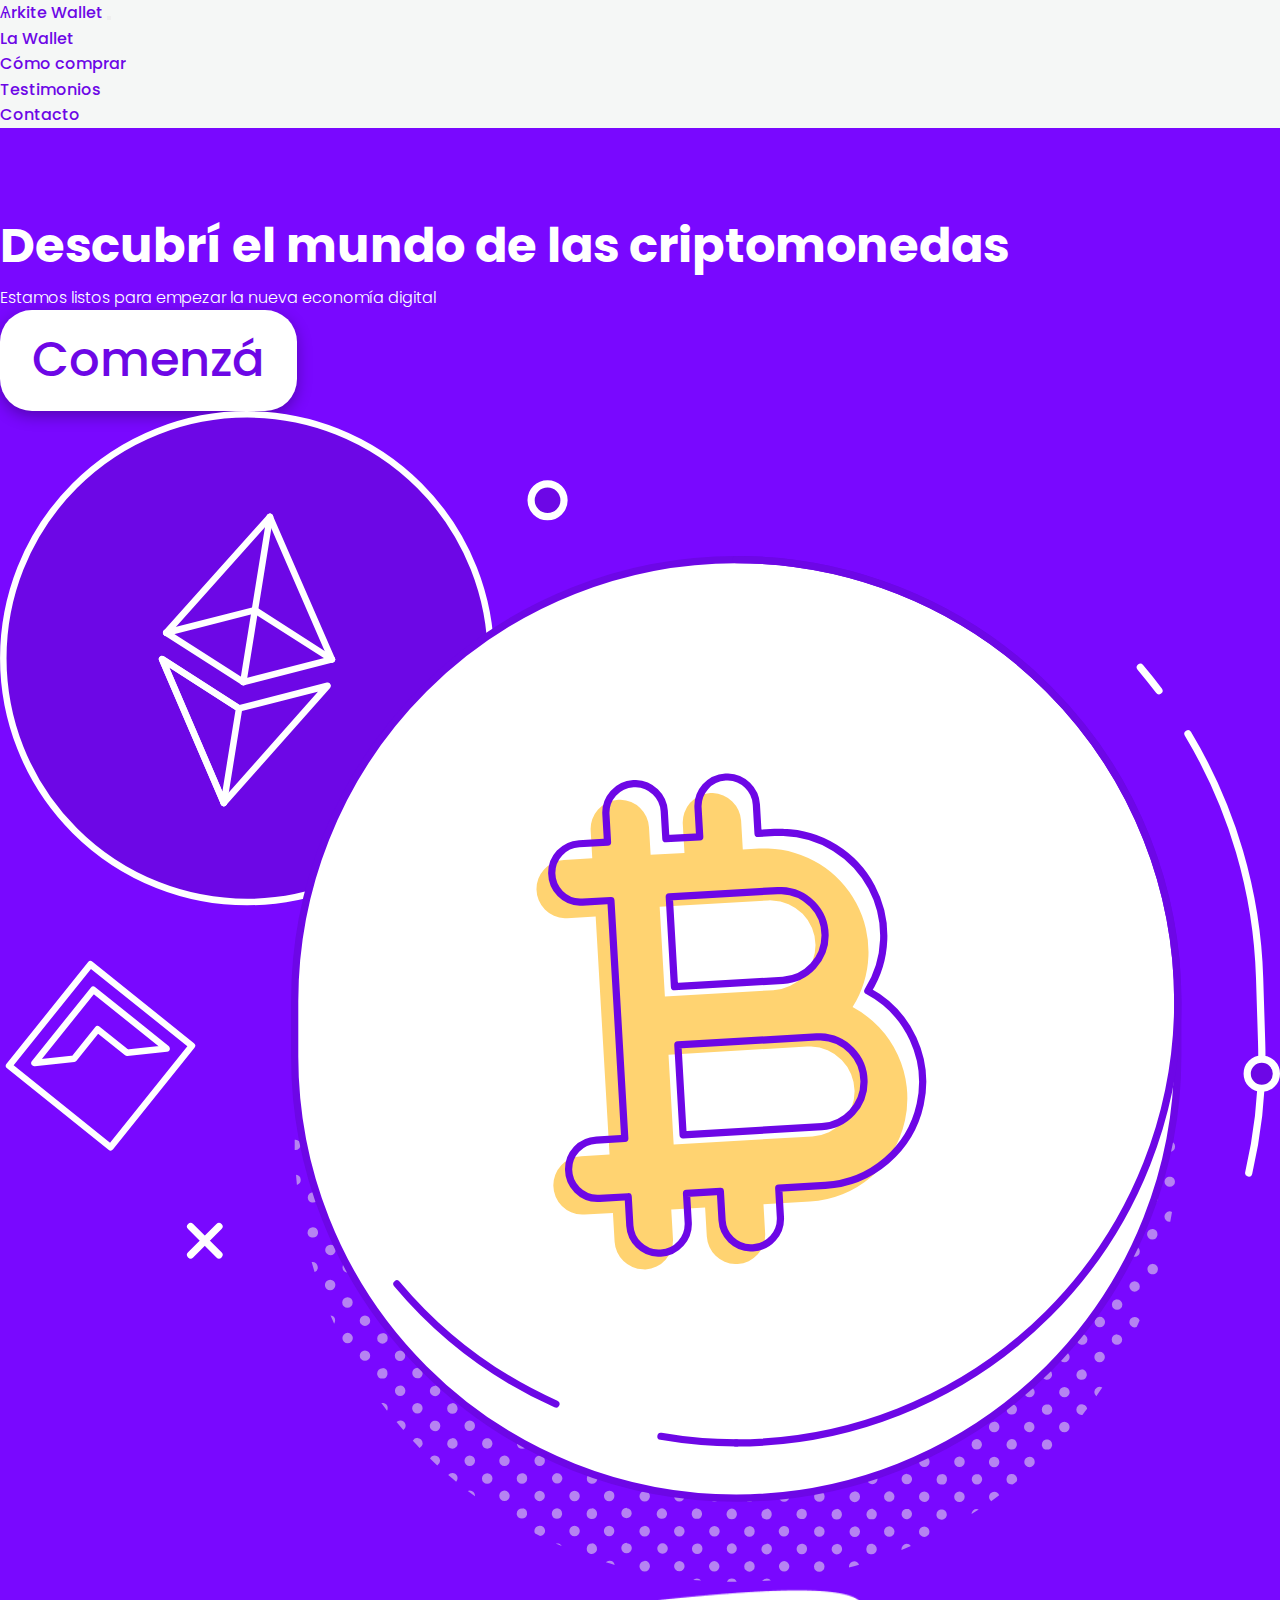
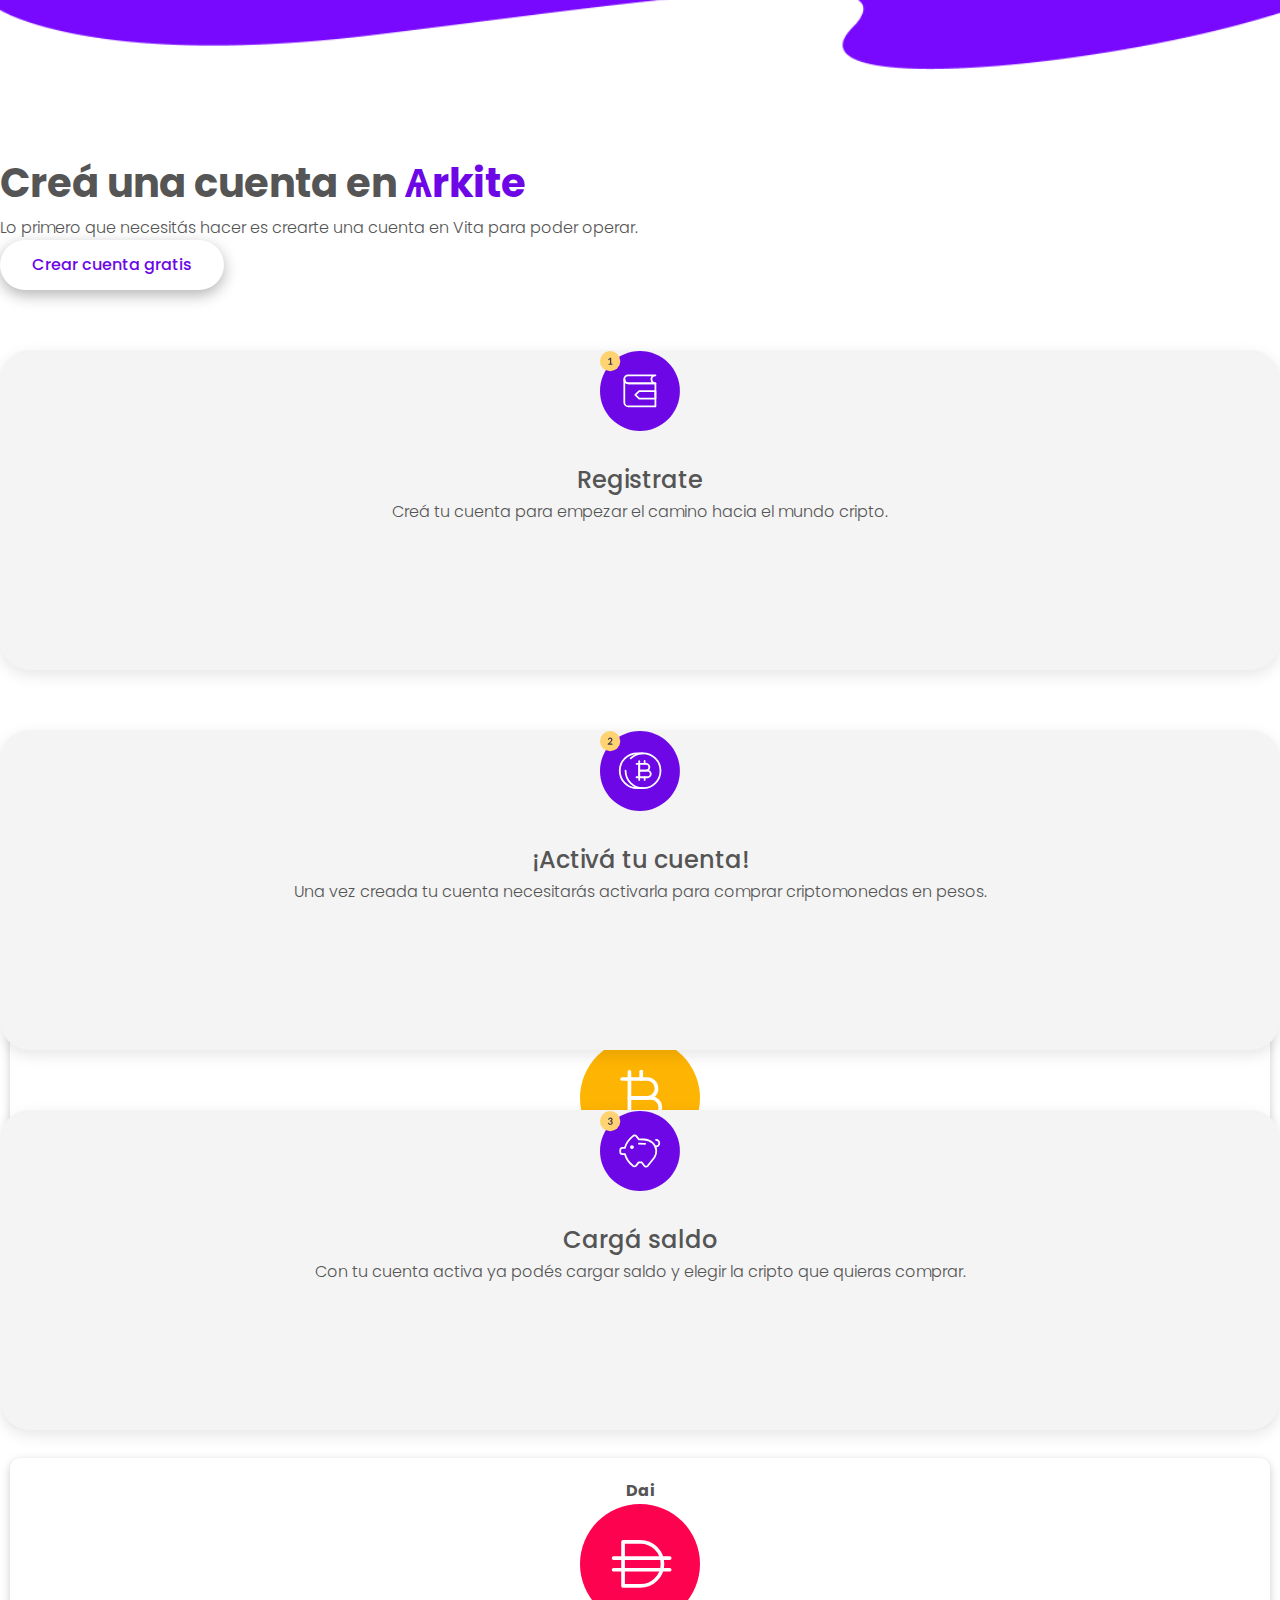
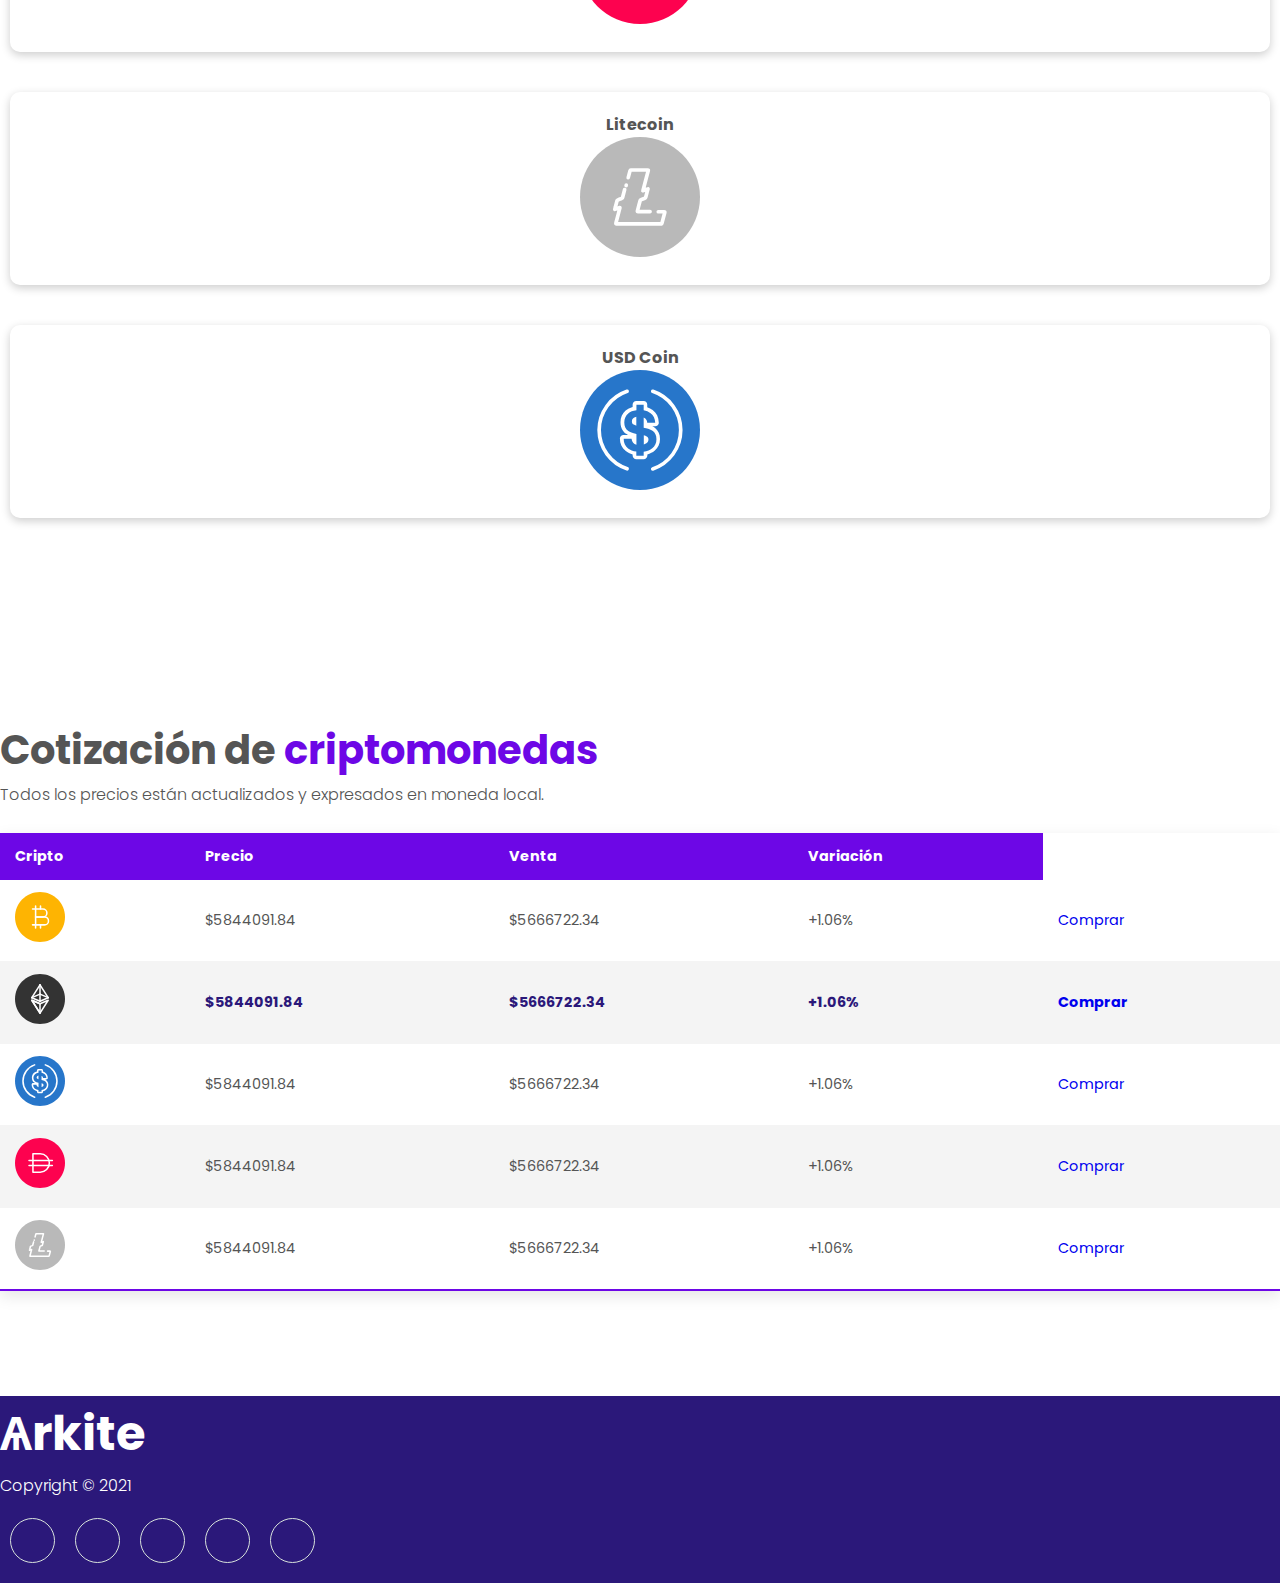
==== compra.html @ 51d84c63 "proyecto versión subida al server" ====
<!DOCTYPE html>
<html lang="en">
<head>
    <meta charset="UTF-8">
    <meta http-equiv="X-UA-Compatible" content="IE=edge">
    <meta name="viewport" content="width=device-width, initial-scale=1.0">
    <!-------Favicon --------->
    <link rel="apple-touch-icon" sizes="180x180" href="favicon_io/apple-touch-icon.png">
    <link rel="icon" type="image/png" sizes="32x32" href="favicon_io/favicon-32x32.png">
    <link rel="icon" type="image/png" sizes="16x16" href="favicon_io/favicon-16x16.png">
    <!---------Google Font------------>
    <link rel="preconnect" href="https://fonts.googleapis.com">
    <link rel="preconnect" href="https://fonts.gstatic.com" crossorigin>
    <link href="https://fonts.googleapis.com/css2?family=Poppins&display=swap" rel="stylesheet">
    <!-------Boobstrap  ------------->
    <link href="https://cdn.jsdelivr.net/npm/bootstrap@5.0.2/dist/css/bootstrap.min.css" rel="stylesheet" integrity="sha384-EVSTQN3/azprG1Anm3QDgpJLIm9Nao0Yz1ztcQTwFspd3yD65VohhpuuCOmLASjC" crossorigin="anonymous">
    <!-------Font Awesome  ------------->
    <link rel="stylesheet" href="https://cdnjs.cloudflare.com/ajax/libs/font-awesome/5.15.1/css/all.min.css"
        integrity="sha512-+4zCK9k+qNFUR5X+cKL9EIR+ZOhtIloNl9GIKS57V1MyNsYpYcUrUeQc9vNfzsWfV28IaLL3i96P9sdNyeRssA=="
        crossorigin="anonymous" />
    <!-------My style sheet  ------------->
    <link rel="stylesheet" href="css/style.css">
    <title>Cómo comprar criptomonedas en Argentina | Ѧrkite</title>
</head>
<body>
    <header>
        <!---------------------------Navbar-------------------->
        <nav class="navigation-bar navbar navbar-expand-lg py-3 ">
            <div class="container">
                <a href="index.html" class="navigation-bar__logo navbar-brand"> Ѧrkite Wallet</a>
                <button class="navbar-toggler" type="button" data-bs-toggle="collapse" data-bs-target="#navbarNav">
                    <span class="navbar-toggler-icon"><i class="fas fa-bars x3"></i></span>
                </button>
                <div class="collapse navbar-collapse" id="navbarNav">
                    <ul class="navbar-nav ms-auto">
                        <li class="nav-item"><a href="#nuestra-wallet" class="nav-link navigation-link">La Wallet</a>
                        </li>
                        <li class="nav-item"><a href="comprar.html" class="nav-link navigation-link">Cómo comprar</a>
                        </li>
                        <li class="nav-item"><a href="#testimonios" class="nav-link navigation-link">Testimonios</a>
                        </li>
                        <li class="nav-item"><a href="#contacto" class="nav-link navigation-link">Contacto</a></li>
                    </ul>
                </div>
            </div>
        </nav>
    </header>
    <!----------------------- Hero Section ----------------------->
    <section class="hero-buy section-padding">
        <div class="effect-wrap">
            <i class="fas fa-plus fa-2x effect effect-1"></i>
            <i class="fas fa-plus effect effect-2"></i>
        </div>
        <div class="container">
            <div class="hero-buy__text row align-items-center justify-content-center">
                <div class="col-md-5">
                    <h1 class="hero__title"> Descubrí el mundo de las criptomonedas
                    <p class="hero__body lead my-4">Estamos listos para empezar la nueva economía digital</p>
                    <div class="btn hero-btn">
                        <a href="ingresa.html" target="_blank" class="btn--primary">Comenzá</a>
                    </div>
                </div>
                <div class="col-md-5">
                    <img class="hero__img d-none d-md-block justify-content-end mt-5" src="media/hero-como-comprar-cripto.svg"
                        alt="Imagen Página principal" />
                </div>
            </div>
        </div>
    </section>
    <!-----------------------How To buy Section---------------->
    <section class="how-to-buy section-padding">
        <div class="container">
            <div class="row justify-content-center">
                <div class="col-lg-8">
                    <div class="text-center">
                        <h2 class="how-to-buy__title mb-3">
                            Creá una cuenta en <span class="hl-text"> Ѧrkite</span>
                        </h2>
                        <p class=" mb-5">
                            Lo primero que necesitás hacer es crearte una cuenta en Vita
                            para poder operar.
                        </p>
                        <a href="ingresa.html" class="btn--primary text-decoration-none">
                            Crear cuenta gratis</a>
                    </div>
                </div>
            </div>
            <div class="buy-steps container d-flex">
                <div class="effect-wrap">
                    <i class="fas fa-dollar-sign effect effect-4"></i>
                    <i class="fas fa-dollar-sign effect effect-5"></i>
                </div>
                <div class="icon-steps mx-4">
                    <img src="media/00-01-deposita-pesos.svg" class="icon-steps__img" alt="icono de registro" />
                    <h3 class="icon-step-title">Registrate</h3>
                    <p class="icon-step-body">
                        Creá tu cuenta para empezar el camino hacia el mundo cripto.
                    </p>
                </div>
                <div class="icon-steps mx-4">
                    <img src="media/00-02-compra-cripto.svg" class="icon-steps__img" alt="icono de activación" />
                    <h3 class="icon-step-title">¡Activá tu cuenta!</h3>
                    <p class="icon-step-body">
                        Una vez creada tu cuenta necesitarás activarla para comprar
                        criptomonedas en pesos.
                    </p>
                </div>
                <div class="icon-steps mx-4">
                    <img src="media/00-03-gestiona-tus-fondos.svg" class="icon-steps__img" alt="icono de carga" />
                    <h3 class="icon-step-title">Cargá saldo</h3>
                    <p class="icon-step-body">
                        Con tu cuenta activa ya podés cargar saldo y elegir la cripto que
                        quieras comprar.
                    </p>
                </div>
            </div>
        </div>
    </section>
    <!-----------------------Crypto Coins Section---------------->
    <section class="coin section-padding">
        <h2 class="mb-5 coins-title text-center my-2">
            Conocé las principales <span class="hl-text">criptos</span> del mercado
        </h2>
        <div class="container">
            <div class="coin__cards d-flex flex-wrap justify-content-lg-center">
                <div class="coin__card">
                    <h4>Bitcoin</h4>
                    <img src="media/coin-btc.svg" alt="icono Bitcoin" />
                </div>
                <div class="coin__card">
                    <h4>Ethereum</h4>
                    <img src="media/coin-eth.svg" alt="icono Ethereum" />
                </div>
                <div class="coin__card">
                    <h4>Dai</h4>
                    <img src="media/coin-dai.svg" alt="icono Dai" />
                </div>
                <div class="coin__card">
                    <h4>Litecoin</h4>
                    <img src="media/coin-ltc.svg" alt="icono Litecoin" />
                </div>
                <div class="coin__card">
                    <h4>USD Coin</h4>
                    <img src="media/coin-usdc.svg" alt="icono USD coin" />
                </div>
            </div>
        </div>
    </section>
    <!---------------------------Crypto Coins Price Section----------------->
    <section class="price section-padding">
        <div class="container">
            <div class="row justify-content-center">
                <div class="col-lg-8">
                    <div class="text-center">
                        <h2 class="price__title mb-3">Cotización de <span class="hl-text">criptomonedas</span></h2>
                        <p class="price__text mb-5">
                            Todos los precios están actualizados y expresados en moneda
                            local.
                        </p>
                    </div>
                </div>
            </div>
            <div class="price__table">
                <table class="styled-table">
                    <thead>
                        <tr>
                            <th>Cripto</th>
                            <th>Precio</th>
                            <th>Venta</th>
                            <th>Variación</th>
                        </tr>
                    </thead>
                    <tbody>
                        <tr>
                            <td>
                                <img src="media/coin-btc.svg" class="cripto-image" alt="Icono Bitcoin" />
                            </td>
                            <td>$5844091.84</td>
                            <td>$5666722.34</td>
                            <td>+1.06%</td>
                            <td><a href="#" class="text-secondary">Comprar</a></td>
                        </tr>
                        <tr class="active-row">
                            <td>
                                <img src="media/coin-eth.svg" class="cripto-image" alt="Icono Ethereum" />
                            </td>
                            <td>$5844091.84</td>
                            <td>$5666722.34</td>
                            <td>+1.06%</td>
                            <td><a href="#" class="text-secondary">Comprar</a></td>
                        </tr>
                        <tr>
                            <td>
                                <img src="media/coin-usdc.svg" class="cripto-image" alt="Icono USDC" />
                            </td>
                            <td>$5844091.84</td>
                            <td>$5666722.34</td>
                            <td>+1.06%</td>
                            <td><a href="#" class="text-secondary">Comprar</a></td>
                        </tr>
                        <tr>
                            <td>
                                <img src="media/coin-dai.svg" class="cripto-image" alt="Icono Dai" />
                            </td>
                            <td>$5844091.84</td>
                            <td>$5666722.34</td>
                            <td>+1.06%</td>
                            <td><a href="#" class="text-secondary">Comprar</a></td>
                        </tr>
                        <tr>
                            <td>
                                <img src="media/coin-ltc.svg" class="cripto-image" alt="Icono LiteCoin" />
                            </td>
                            <td>$5844091.84</td>
                            <td>$5666722.34</td>
                            <td>+1.06%</td>
                            <td><a href="#" class="text-secondary">Comprar</a></td>
                        </tr>
                    </tbody>
                </table>
            </div>
        </div>
    </section>
    <!------------------------Footer Section--------------------->
    <footer class="footer py-5">
        <div class="container">
            <div class="row">
                <div class="col-lg-4">
                    <h1 class="footer__title">Ѧrkite</h1>
                    <p class="footer__text">Copyright &copy; 2021</p>
                </div>
                <div class="footer__social col-lg-4">
                    <ul>
                        <li><a class="" href="#"><i class="fab fa-github fa-2x"></i></a></li>
                        <li><a class="" href="#"><i class="fab fa-facebook fa-2x"></i></a></li>
                        <li><a class="" href="#"><i class="fab fa-instagram fa-2x"></i></a></li>
                        <li class="twitter"><a class="" href="#"><i class="fab fa-twitter fa-2x"></i></a></li>
                        <li><a class="" href="#"><i class="fas fa-arrow-up fa-2x"></i></a></li>
                    </ul>
                    <a class="" href="#" class=" text-white p-5">
                        <i class="bi bi-arrow-up-circle h1"></i>
                    </a>
                </div>
            </div>
        </div>
    </footer>
    <script src="https://cdn.jsdelivr.net/npm/bootstrap@5.0.2/dist/js/bootstrap.bundle.min.js" integrity="sha384-MrcW6ZMFYlzcLA8Nl+NtUVF0sA7MsXsP1UyJoMp4YLEuNSfAP+JcXn/tWtIaxVXM" crossorigin="anonymous"></script>
</body>
---- css/style.css ----
.navigation-bar {
  background-color: #f5f7f6;
}

.navigation-bar__logo, .navigation-bar .nav-link {
  color: #6d07e6;
  font-weight: 500;
}

.navigation-bar .navigation-link {
  position: relative;
}

.navigation-bar .navigation-link:hover::before {
  transform: scale(1);
}

.navigation-bar .navigation-link::before {
  content: "";
  position: absolute;
  left: 0;
  bottom: 0;
  right: 0;
  height: 1px;
  background-color: #793bfc;
  transition: all 0.5s ease;
  transform: scale(0);
}

.hero {
  background-image: url(/media/background-hero.png);
  background-size: cover;
  background-repeat: no-repeat;
  background-attachment: fixed;
  min-height: 100vh;
  font-size: 1.25rem;
  color: #fff;
  position: relative;
  z-index: 1;
}

.hero .effect-wrap .effect {
  position: absolute;
  z-index: -1;
}

.hero .effect-wrap .effect-1 {
  left: 10%;
  top: 20%;
  font-size: 20px;
  color: #e6b812;
  animation: spin-01 5s ease infinite;
}

.hero .effect-wrap .effect-2 {
  left: 5%;
  bottom: 30%;
  font-size: 20px;
  color: #e6b812;
  animation: spin-01 5s ease infinite;
}

.hero .hero-img {
  position: relative;
  right: -4rem;
  width: 350px;
  border-radius: 2rem;
  animation: bounce-top 3s ease infinite;
}

.hero-buy {
  background-image: url(/media/bg-buy.png);
  background-size: cover;
  background-repeat: no-repeat;
  min-height: 100vh;
  font-size: 1.25rem;
  color: #fff;
  position: relative;
  z-index: 1;
}

.hero-buy .effect-wrap .effect {
  position: absolute;
  z-index: -1;
}

.hero-buy .effect-wrap .effect-1 {
  left: 10%;
  top: 20%;
  font-size: 20px;
  color: #e6b812;
  animation: spin-01 5s ease infinite;
}

.hero-buy .effect-wrap .effect-2 {
  left: 5%;
  bottom: 30%;
  font-size: 20px;
  color: #d550e4;
  animation: spin-01 5s ease infinite;
}

.hero-buy .hero-img {
  position: relative;
  right: -4rem;
  border-radius: 2rem;
  width: 400px;
}

.btn--primary, .btn--dark {
  display: inline-block;
  padding: 0.75rem 2rem;
  cursor: pointer;
  border: none;
  border-radius: 2rem;
  transition: all 0.5s ease;
  box-shadow: 0 5px 15px rgba(0, 0, 0, 0.3);
  font-weight: 500;
}

.btn--primary:hover, .btn--dark:hover {
  transform: scale(0.98);
}

.btn--primary:focus, .btn--dark:focus {
  box-shadow: 0 5px 15px rgba(0, 0, 0, 0.3);
}

.btn--primary {
  background-color: #fff;
  color: #6d07e6;
}

.btn--primary:hover {
  background-color: #6d07e6;
  color: #fff;
}

.btn--dark {
  background-color: #2b187a;
  color: #fff;
}

.btn--dark:hover {
  background-color: #6d07e6;
}

.download-btn {
  transition: all 0.5s ease;
}

.download-btn:hover {
  transform: scale(0.98);
}

.section-padding {
  padding: 80px 0;
}

.hl-text {
  color: #6d07e6;
}

/*---------------Animations------------*/
@keyframes bounce-top {
  0%,
  100% {
    transform: translateY(-30px);
  }
  50% {
    transform: translateY(0px);
  }
}

@keyframes spin-01 {
  from {
    transform: rotate(0deg);
  }
  to {
    transform: rotate(360deg);
  }
}

.features {
  background-color: #fff;
  color: #555555;
}

.features .features__item {
  margin: 1rem;
  padding: 2rem;
  border-radius: 0.5rem;
  text-align: center;
  box-shadow: 0 5px 15px rgba(0, 0, 0, 0.1);
  position: relative;
  z-index: 1;
  overflow: hidden;
}

.features .features__item::before, .features .features__item::after {
  content: "";
  position: absolute;
  z-index: -1;
  border-radius: 50%;
  transition: all 0.5s ease;
  opacity: 0;
}

.features .features__item::before {
  height: 20px;
  width: 20px;
  background-color: #e6b812;
  left: -20px;
  top: 40%;
}

.features .features__item:hover::before {
  left: 10px;
  opacity: 1;
}

.features .features__item::after {
  height: 30px;
  width: 30px;
  background-color: #d550e4;
  right: -30px;
  top: 80%;
}

.features .features__item:hover::after {
  right: -15px;
  opacity: 1;
}

.features .features__item__title {
  margin: 0 0 20px;
  color: #6d07e6;
  text-transform: capitalize;
}

.features .features__item .icon {
  height: 60px;
  width: 60px;
  margin: 0 auto 30px;
  text-align: center;
  font-size: 30px;
  color: #6d07e6;
  position: relative;
  z-index: 1;
  transition: all 0.5s ease;
}

.features .features__item .icon i {
  line-height: 4rem;
}

.features .features__item .icon::before {
  content: "";
  position: absolute;
  left: 100%;
  top: 0;
  width: 100%;
  height: 100%;
  background-color: #6d07e6;
  transition: all 0.5s ease;
  z-index: -1;
  opacity: 0;
}

.features .features__item:hover .icon {
  color: #fff;
  font-size: 20px;
}

.features .features__item:hover .icon::before {
  left: 0;
  border-radius: 50%;
  opacity: 1;
}

.owl-carousel .owl-dots {
  padding: 0 15px;
  text-align: center;
  margin-top: 20px;
}

.owl-carousel button.owl-dot {
  height: 6px;
  width: 24px;
  background-color: gray;
  display: inline-block;
  margin: 0 4px;
  border-radius: 5px;
}

.owl-carousel button.owl-dot.active {
  background-color: #6d07e6;
}

.fun-features {
  background-color: #f4f4f4;
  color: #555555;
}

.fun-features__img {
  width: 250px;
  border-radius: 2rem;
  animation: bounce-top 3s ease infinite;
}

.fun-features__title {
  margin-bottom: 20px;
}

.fun-features__item {
  padding: 30px;
  text-align: center;
  box-shadow: 0 5px 15px rgba(0, 0, 0, 0.1);
  border-radius: 8px;
  margin-top: 2rem;
  transition: all 0.5s ease;
}

.fun-features__item:hover {
  transform: translateY(-15px);
}

.fun-features__item h3 {
  color: #fff;
}

.fun-features__item span {
  color: #fff;
  text-transform: uppercase;
  display: block;
}

.fun-features__item--style-1 {
  background-color: #6d07e6;
}

.fun-features__item--style-2 {
  background-color: #e6b812;
}

.fun-features__item--style-3 {
  background-color: #d550e4;
}

.fun-features__item--style-4 {
  background-color: #2b187a;
}

.app-download {
  background-image: url(/media/background-hero.png);
  background-position: bottom;
  background-attachment: fixed;
  background-repeat: no-repeat;
  background-size: cover;
  position: relative;
  z-index: 1;
}

.app-download .download-img {
  width: 600px;
}

@keyframes float {
  0% {
    transform: translatey(0px);
  }
  50% {
    transform: translatey(-20px);
  }
  100% {
    transform: translatey(0px);
  }
}

.how-it-works {
  background-color: #fff;
  color: #555555;
  position: relative;
}

.how-it-works__coins {
  position: absolute;
  opacity: 0.5;
}

.how-it-works__coins img {
  width: 180px;
}

.how-it-works__coins__btc {
  transform: translatey(0px);
  animation: float 6s ease-in-out infinite;
}

.how-it-works__item {
  padding: 30px;
  text-align: center;
  position: relative;
  z-index: 1;
}

.how-it-works__item.line-right::before {
  content: "";
  position: absolute;
  height: 2px;
  width: 100%;
  left: 50%;
  top: 60px;
  background-color: #6d07e6;
  z-index: -1;
}

.how-it-works__item .step {
  display: inline-block;
  height: 60px;
  width: 60px;
  background-color: #6d07e6;
  font-size: 2rem;
  text-align: center;
  line-height: 4rem;
  border-radius: 50%;
  color: #ffffff;
  font-weight: 500;
  margin: 0 0 15px;
}

.how-it-works__item h3 {
  margin: 20px 0;
  color: #000000;
  text-transform: capitalize;
}

.how-it-works__item p {
  margin: 0;
  color: #555555;
}

/*------------------------ Testimonials---------------------- */
.testimonial {
  background-color: #fff;
  color: #555555;
}

.testimonial__item {
  margin: 1rem;
  padding: 1.5rem;
  box-shadow: 0 5px 15px rgba(0, 0, 0, 0.1);
  border: 0.5rem;
  text-align: center;
  transition: all 0.5s ease-out;
}

.testimonial__item:hover {
  transform: translateY(-15px);
}

.testimonial__item p {
  margin: 0 0 20px;
}

.testimonial__item h3 {
  color: #000000;
  margin: 0 0 5px;
  text-transform: capitalize;
}

.testimonial__item span {
  display: block;
  font-size: 1rem;
  font-weight: 500;
}

.testimonial__item .rating {
  margin-top: 10px;
}

.testimonial__item .rating i {
  display: inline-block;
  font-size: 1rem;
  color: #e6b812;
}

.testimonial__item .img-box {
  display: inline-block;
  width: 100px;
  height: 100px;
  margin-bottom: 30px;
  border: 4px solid #6d07e6;
  border-radius: 50%;
  position: relative;
}

.testimonial__item .img-box img {
  width: 100%;
}

.testimonial__item .img-box i {
  position: absolute;
  height: 30px;
  width: 30px;
  background-color: #6d07e6;
  border-radius: 50%;
  color: #fff;
  font-size: 0.75rem;
  line-height: 1.9rem;
  text-align: center;
}

/*------------------------ FAQ---------------------- */
.faq-section {
  background-color: #fff;
  color: #555555;
}

.faq-section .accordion-item:not(:last-child) {
  margin-bottom: 1.5rem;
}

.faq-section .accordion-button:not(.collapsed) {
  background-color: #6d07e6;
  color: #fff;
}

.faq-section .accordion-text {
  line-height: 1.8;
}

/*------------------------ Media section---------------------- */
.medios {
  background-color: #f4f4f4;
  color: #555555;
}

.medios__title {
  opacity: 0.9;
  font-size: 1rem;
  text-transform: uppercase;
}

.medios__list img {
  width: 200px;
}

/*------------------------ Contact---------------------- */
.contact {
  background-color: #fff;
  color: #555555;
  position: relative;
}

.contact__coin {
  position: absolute;
  opacity: 0.5;
}

.contact__coin img {
  width: 180px;
}

.contact__coin__eth {
  position: absolute;
  top: -50px;
  left: 750px;
  transform: translatey(0px);
  animation: float 6s ease-in-out infinite;
}

.contact__info {
  margin: 0 0 40px;
}

.contact__info__item {
  position: relative;
  padding-left: 55px;
  margin-bottom: 30px;
}

.contact__info__item i {
  position: absolute;
  height: 40px;
  width: 40px;
  left: 0;
  top: 0;
  border-radius: 50%;
  font-size: 1rem;
  color: #6d07e6;
  border: 1px solid #6d07e6;
  text-align: center;
  line-height: 2rem;
}

.contact__info__item h4 {
  font-size: 1.2rem;
  font-weight: 400;
  margin: 0 0 10px;
  color: #6d07e6;
}

.contact .contact-form .form-control {
  margin-bottom: 25px;
  height: 52px;
  border: 1px solid transparent;
  box-shadow: 0 5px 15px rgba(0, 0, 0, 0.1);
  border-radius: 30px;
  padding: 0 24px;
  color: #000000;
  background-color: #f4f4f4;
  transition: all 0.5s ease;
}

.contact .contact-form .form-control:hover {
  border-color: #6d07e6;
}

.contact .contact-form .form-control__text-area {
  height: 140px;
  padding-top: 12px;
}

/*------------------------ How to buy---------------------- */
.how-to-buy {
  background-color: #fff;
  color: #555555;
  position: relative;
}

.how-to-buy .effect-wrap .effect {
  position: absolute;
}

.how-to-buy .effect-wrap .effect-4 {
  left: -5%;
  top: 10%;
  font-size: 20px;
  color: #2b187a;
  animation: spin-01 5s ease infinite;
}

.how-to-buy .effect-wrap .effect-5 {
  left: 95%;
  bottom: -10%;
  font-size: 20px;
  color: #6d07e6;
  animation: spin-01 5s ease infinite;
}

.how-to-buy .buy-steps {
  height: 400px;
  position: relative;
}

.how-to-buy .icon-steps {
  display: flex;
  flex-direction: column;
  height: 80%;
  width: 100%;
  margin-bottom: 25px;
  margin-top: 60px;
  border: 1px solid transparent;
  box-shadow: 0 5px 15px rgba(0, 0, 0, 0.1);
  border-radius: 30px;
  padding: 0 24px;
  background-color: #f4f4f4;
  text-align: center;
  position: relative;
  transition: transform 0.2s ease-in;
}

.how-to-buy .icon-steps:hover {
  transform: translateY(-15px);
}

.how-to-buy .icon-steps__img {
  width: 80px;
  padding-bottom: 30px;
  align-self: center;
}

/*-----------------------Crypto Coins Section----------------*/
.coin {
  background-color: #fff;
  color: #555555;
}

.coin__card {
  border-radius: 10px;
  box-shadow: 0 3px 10px rgba(0, 0, 0, 0.2);
  padding: 20px;
  margin: 10px;
  height: max-content;
  background-color: #fff;
  text-align: center;
  margin: 18px 10px 40px;
  transition: transform 0.2s ease-in;
}

.coin__card:hover {
  transform: translateY(-15px);
}

.coin__card img {
  width: 120px;
}

/*------------------------ Crypto Coins---------------------- */
.price {
  background-color: #fff;
  color: #555555;
}

.price .cripto-image {
  width: 50px;
}

.price .styled-table {
  border-collapse: collapse;
  margin: 25px 0;
  font-size: 0.9rem;
  width: 100%;
  box-shadow: 0 5px 15px rgba(0, 0, 0, 0.1);
}

.price .styled-table thead tr {
  background-color: #6d07e6;
  color: #fff;
  text-align: left;
}

.price .styled-table th, .price .styled-table td {
  padding: 12px 15px;
}

.price .styled-table tbody tr {
  border-bottom: 1px solid #f4f4f4;
}

.price .styled-table tbody tr:nth-of-type(even) {
  background-color: #f4f4f4;
}

.price .styled-table tbody tr:last-of-type {
  border-bottom: 2px solid #6d07e6;
}

.price .styled-table tbody tr.active-row {
  font-weight: bold;
  color: #2b187a;
}

/*------------------------ Footer---------------------- */
.footer {
  background-color: #2b187a;
  color: #fff;
  position: relative;
}

.footer li {
  margin: 10px 0;
}

.footer li a {
  color: #fff;
}

.footer__social ul {
  list-style: none;
  display: flex;
}

.footer__social ul li {
  width: 45px;
  height: 45px;
  line-height: 55px;
  margin: 20px 10px;
  text-align: center;
  cursor: pointer;
  border-radius: 50%;
  border: 1px solid #D8E2DC;
  transition: all 0.5s ease;
}

.footer__social ul li:hover .fa-twitter {
  color: #00aced;
  text-shadow: 0 0 15px #00aced;
  transition: all 0.5s ease;
}

.footer__social ul li:hover .fa-instagram {
  color: #bc2a8d;
  text-shadow: 0 0 15px #bc2a8d;
  transition: all 0.5s ease;
}

.footer__social ul li:hover .fa-facebook {
  color: #3b5998;
  text-shadow: 0 0 15px #3b5998;
  transition: all 0.5s ease;
}

.footer__social ul li:hover .fa-github {
  color: #dd4b39;
  text-shadow: 0 0 15px #dd4b39;
  transition: all 0.5s ease;
}

.sign-in-container {
  background-color: #fff;
  color: #555555;
  position: relative;
  width: 100%;
  min-height: 100vh;
  overflow: hidden;
}

.sign-in-container:before {
  content: "";
  position: absolute;
  height: 2000px;
  width: 2000px;
  top: -10%;
  right: 48%;
  transform: translateY(-50%);
  background-image: linear-gradient(-45deg, #793bfc 0%, #6d07e6 100%);
  transition: 1.8s ease-in-out;
  border-radius: 50%;
  z-index: 6;
}

.forms-container {
  position: absolute;
  width: 100%;
  height: 100%;
  top: 0;
  left: 0;
}

.signin-signup {
  position: absolute;
  top: 50%;
  transform: translate(-50%, -50%);
  left: 75%;
  width: 50%;
  transition: 1s 0.7s ease-in-out;
  display: grid;
  grid-template-columns: 1fr;
  z-index: 5;
}

.sign-in-form,
.sign-up-form {
  display: flex;
  align-items: center;
  justify-content: center;
  flex-direction: column;
  padding: 0rem 5rem;
  transition: all 0.2s 0.7s;
  overflow: hidden;
  grid-column: 1 / 2;
  grid-row: 1 / 2;
}

.sign-up-form {
  opacity: 0;
  z-index: 1;
}

.sign-in-form {
  z-index: 2;
}

.title {
  margin-bottom: 10px;
}

.input-field {
  max-width: 380px;
  width: 100%;
  background-color: #f4f4f4;
  box-shadow: 0 5px 15px rgba(0, 0, 0, 0.1);
  margin: 10px 0;
  height: 55px;
  border-radius: 55px;
  display: grid;
  grid-template-columns: 15% 85%;
  padding: 0 0.4rem;
  position: relative;
}

.input-field:hover {
  border-color: #6d07e6;
}

.input-field i {
  text-align: center;
  line-height: 55px;
  transition: 0.5s;
  font-size: 1.1rem;
}

.input-field input {
  background: none;
  outline: none;
  border: 1px solid transparent;
  line-height: 1;
  font-weight: 600;
  font-size: 1.1rem;
  color: #555555;
}

.input-field input::placeholder {
  color: #aaa;
  font-weight: 500;
}

.social-text {
  padding: 0.7rem 0;
}

.social-media {
  display: flex;
  justify-content: center;
}

.social-icon {
  height: 46px;
  width: 46px;
  display: flex;
  justify-content: center;
  align-items: center;
  margin: 0 0.45rem;
  color: #555555;
  border-radius: 50%;
  border: 1px solid #555555;
  text-decoration: none;
  font-size: 1.1rem;
  transition: 0.3s;
}

.social-icon:hover {
  color: #6d07e6;
  border-color: #6d07e6;
}

.panels-container {
  position: absolute;
  height: 100%;
  width: 100%;
  top: 0;
  left: 0;
  display: grid;
  grid-template-columns: repeat(2, 1fr);
}

.image {
  width: 100%;
  transition: transform 1.1s ease-in-out;
  transition-delay: 0.4s;
}

.panel {
  display: flex;
  flex-direction: column;
  align-items: flex-end;
  justify-content: space-around;
  text-align: center;
  z-index: 6;
}

.panel .content {
  color: #fff;
  transition: transform 0.9s ease-in-out;
  transition-delay: 0.6s;
}

.panel p {
  padding: 0.7rem 0;
}

.left-panel {
  pointer-events: all;
  padding: 3rem 17% 2rem 12%;
}

.right-panel {
  pointer-events: none;
  padding: 3rem 12% 2rem 17%;
}

.right-panel .image {
  transform: translateX(800px);
}

.right-panel .content {
  transform: translateX(800px);
}

.sign-in-container.sign-up-mode:before {
  transform: translate(100%, -50%);
  right: 52%;
}

.sign-in-container.sign-up-mode .left-panel {
  pointer-events: none;
}

.sign-in-container.sign-up-mode .left-panel .image {
  transform: translateX(-800px);
}

.sign-in-container.sign-up-mode .left-panel .content {
  transform: translateX(-800px);
}

.sign-in-container.sign-up-mode .signin-signup {
  left: 25%;
}

.sign-in-container.sign-up-mode form.sign-up-form {
  opacity: 1;
  z-index: 2;
}

.sign-in-container.sign-up-mode form.sign-in-form {
  opacity: 0;
  z-index: 1;
}

.sign-in-container.sign-up-mode .right-panel {
  pointer-events: all;
}

.sign-in-container.sign-up-mode .right-panel .image {
  transform: translateX(0%);
}

.sign-in-container.sign-up-mode .right-panel .content {
  transform: translateX(0%);
}

@media (max-width: 870px) {
  .sign-in-container {
    min-height: 800px;
    height: 100vh;
  }
  .sign-in-container:before {
    width: 1500px;
    height: 1500px;
    transform: translateX(-50%);
    left: 30%;
    bottom: 68%;
    right: initial;
    top: initial;
    transition: 2s ease-in-out;
  }
  .signin-signup {
    width: 100%;
    top: 95%;
    transform: translate(-50%, -100%);
    transition: 1s 0.8s ease-in-out;
    left: 50%;
  }
  .sign-in-container.sign-up-mode .signin-signup {
    left: 50%;
    top: 5%;
    transform: translate(-50%, 0);
  }
  .sign-in-container.sign-up-mode:before {
    transform: translate(-50%, 100%);
    bottom: 32%;
    right: initial;
  }
  .sign-in-container.sign-up-mode .left-panel .image {
    transform: translateY(-300px);
  }
  .sign-in-container.sign-up-mode .left-panel .content {
    transform: translateY(-300px);
  }
  .sign-in-container.sign-up-mode .right-panel .image {
    transform: translateY(0px);
  }
  .sign-in-container.sign-up-mode .right-panel .content {
    transform: translateY(0px);
  }
  .panels-container {
    grid-template-columns: 1fr;
    grid-template-rows: 1fr 2fr 1fr;
  }
  .panel {
    flex-direction: row;
    justify-content: space-around;
    align-items: center;
    padding: 2.5rem 8%;
    grid-column: 1 / 2;
  }
  .panel .content {
    padding-right: 15%;
    transition: transform 0.9s ease-in-out;
    transition-delay: 0.8s;
  }
  .panel h3 {
    font-size: 1.2rem;
  }
  .panel p {
    font-size: 0.7rem;
    padding: 0.5rem 0;
  }
  .right-panel {
    grid-row: 3 / 4;
  }
  .right-panel .image {
    transform: translateY(300px);
  }
  .right-panel .content {
    transform: translateY(300px);
  }
  .left-panel {
    grid-row: 1 / 2;
  }
  .image {
    width: 200px;
    transition: transform 0.9s ease-in-out;
    transition-delay: 0.6s;
  }
}

@media (max-width: 570px) {
  .signin-signup form {
    padding: 0 1.5rem;
  }
  .image {
    display: none;
  }
  .panel .content {
    padding: 0.5rem 1rem;
  }
  .sign-in-container {
    padding: 1.5rem;
  }
  .sign-in-container:before {
    bottom: 72%;
    left: 50%;
  }
  .sign-in-container.sign-up-mode:before {
    bottom: 28%;
    left: 50%;
  }
}

/*------------------------ Media Queries---------------------- */
@media screen and (max-width: 577px) and (min-width: 320px) {
  .hero,
  .hero-buy {
    background-image: url(/media/background-mobile.png);
    background-size: cover;
    background-repeat: no-repeat;
  }
  .home-divider,
  .contact__coin__eth {
    display: none;
  }
  .hero-btn {
    display: block;
    margin: 0.4em auto;
  }
  .hero__text,
  .hero-buy__text {
    margin-top: 100px;
  }
  .testimonial__cards {
    flex-wrap: wrap;
  }
  .hero__title,
  .features-title,
  .fun-features__title,
  .how-it-works__title,
  .testimonial__title,
  .app-download__title,
  .faq-title,
  .contact__title,
  .footer__title,
  .how-to-buy__title,
  .price-title,
  .how-to-buy-title,
  .coins-title,
  .prince__title {
    font-size: 2rem;
    margin-top: 2rem;
    text-align: center;
  }
  .hero__body,
  .fun-features-text,
  .contact__info h3,
  .hero-coin-body,
  .price-text,
  .how-to-buy-text,
  .footer__text {
    text-align: center;
    font-size: 1rem;
  }
  [class*="col-"] {
    width: 100%;
  }
  .fun-features__img {
    width: 150px;
  }
  .flex-wrap {
    flex-direction: column;
  }
  .download-img {
    width: 350px;
  }
  .how-it-works__item.line-right::before {
    display: none;
  }
  .how-it-works__item {
    box-shadow: 0 5px 15px rgba(0, 0, 0, 0.1);
    border-radius: 8px;
    margin-bottom: 30px;
  }
  .medios__list img {
    padding: 1rem 1rem 1rem 0;
    width: 150px;
  }
  .btn-wrap {
    align-content: center;
  }
  .download-btn,
  .medios__list,
  .coin__cards {
    justify-content: center;
    align-content: center;
  }
  .how-to-buy .buy-steps,
  .coin {
    height: auto;
    padding: 0 10px 0 10px;
  }
  .buy-steps {
    flex-wrap: wrap;
  }
  .price__table {
    overflow-x: auto;
  }
}

@media screen and (max-width: 991px) and (min-width: 578px) {
  .home-divider,
  .contact__coin__eth {
    display: none;
  }
  .how-it-works__item.line-right::before {
    display: none;
  }
  .hero__text {
    padding-top: 100px;
  }
  .hero__img {
    width: 300px;
    margin-left: 60px;
  }
  .fun-features__img {
    width: 200px;
  }
  .fun-features__title {
    margin-top: 5rem;
  }
  .fun-features__title,
  .fun-features__text {
    text-align: center;
  }
  .footer__social ul {
    justify-content: center;
  }
  .medios__list {
    justify-content: center;
  }
  .medios__list img {
    margin: 8px 0 8px 0;
  }
  .how-it-works__item {
    box-shadow: 0 5px 15px rgba(0, 0, 0, 0.1);
    border-radius: 8px;
    margin-bottom: 30px;
  }
  .download-btn {
    margin: 0 3rem 0 1rem;
  }
  .testimonial__cards,
  .buy-steps {
    flex-wrap: wrap;
  }
  .testimonial__item {
    width: inherit;
  }
  .how-to-buy .buy-steps {
    height: inherit;
  }
  .coin__cards {
    justify-content: center;
  }
  .footer__title,
  .footer__text {
    text-align: center;
  }
}

/*------------------------Reset Config-------------------------------------- */
* {
  margin: 0;
  padding: 0;
  box-sizing: border-box;
}

html,
body {
  height: 100vh;
  width: 100%;
  font-family: 'Poppins', sans-serif;
  line-height: 1.6;
}

a {
  text-decoration: none;
}

h1 {
  font-size: 3rem;
  font-weight: 700;
}

h2 {
  font-size: 2.5rem;
  font-weight: 700;
}

h3 {
  font-size: 1.5rem;
  font-weight: 500;
}

p {
  font-size: 1rem;
  font-weight: 300;
}
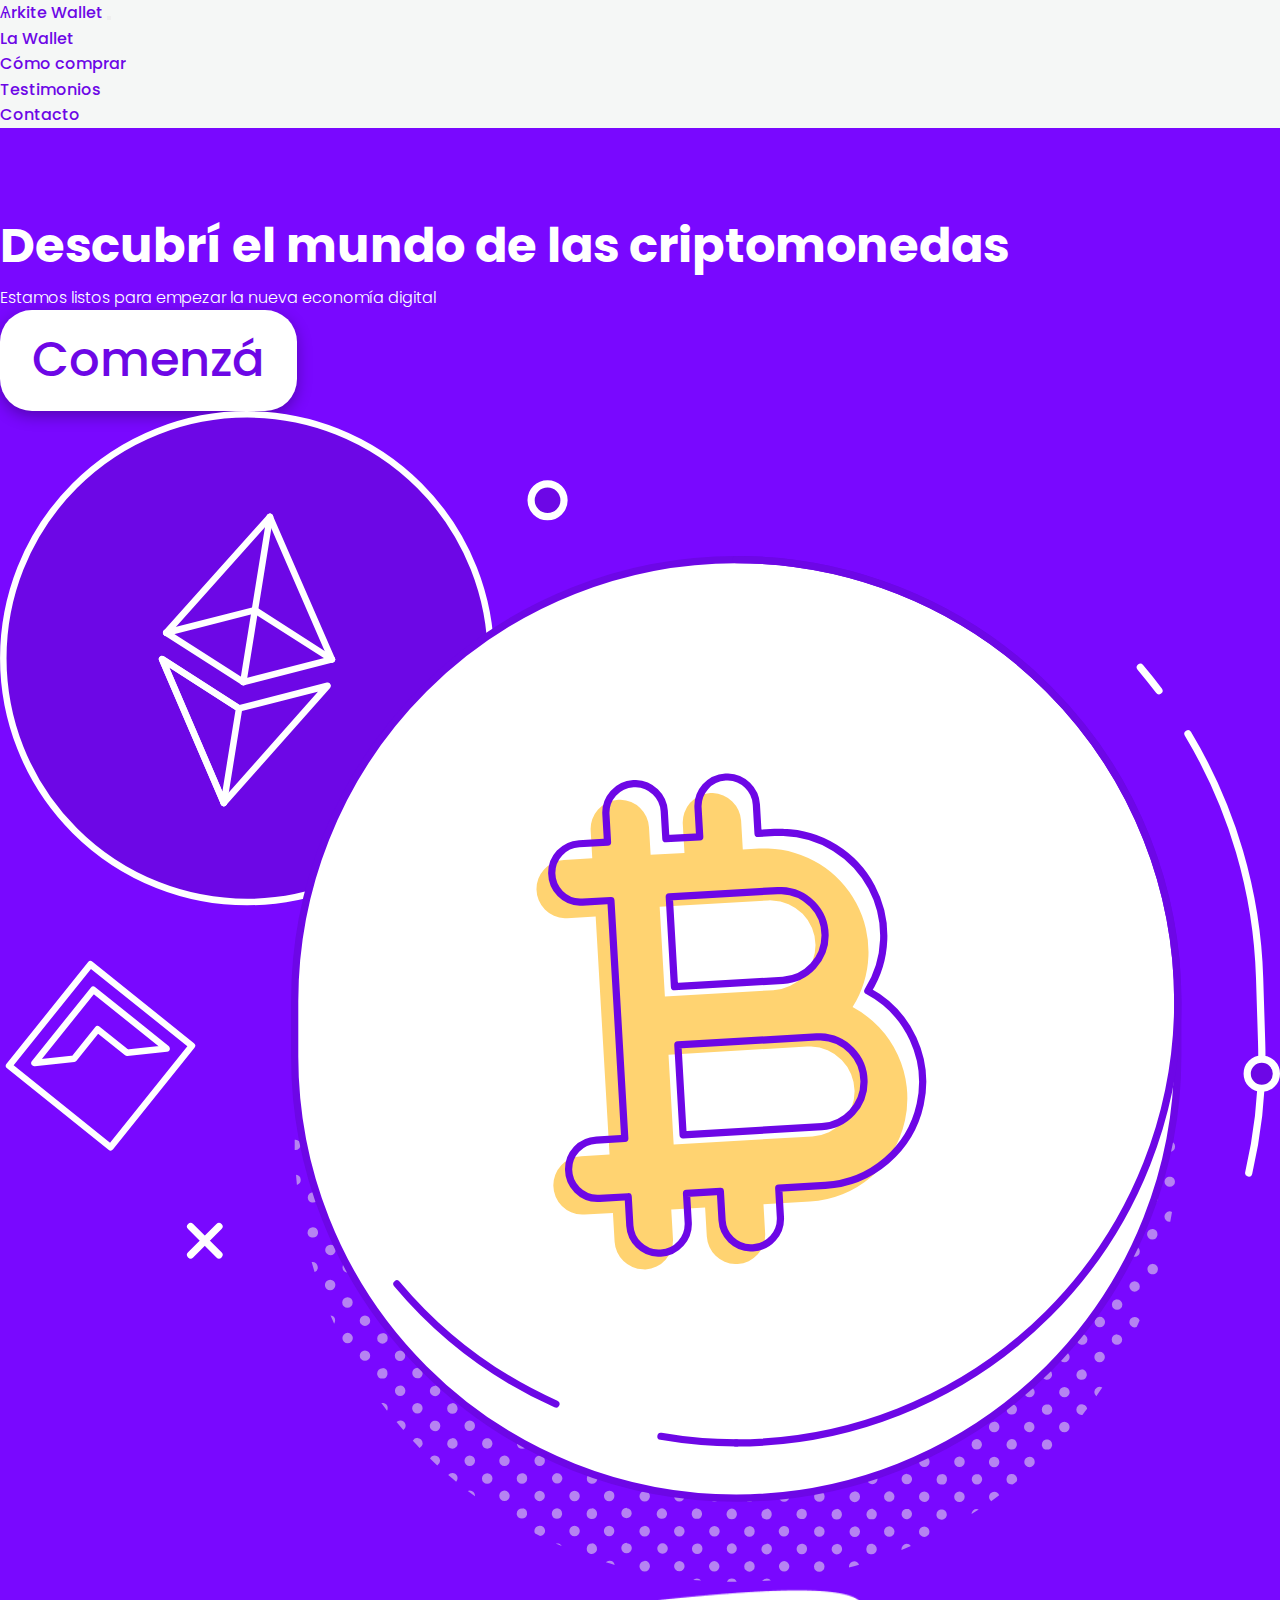
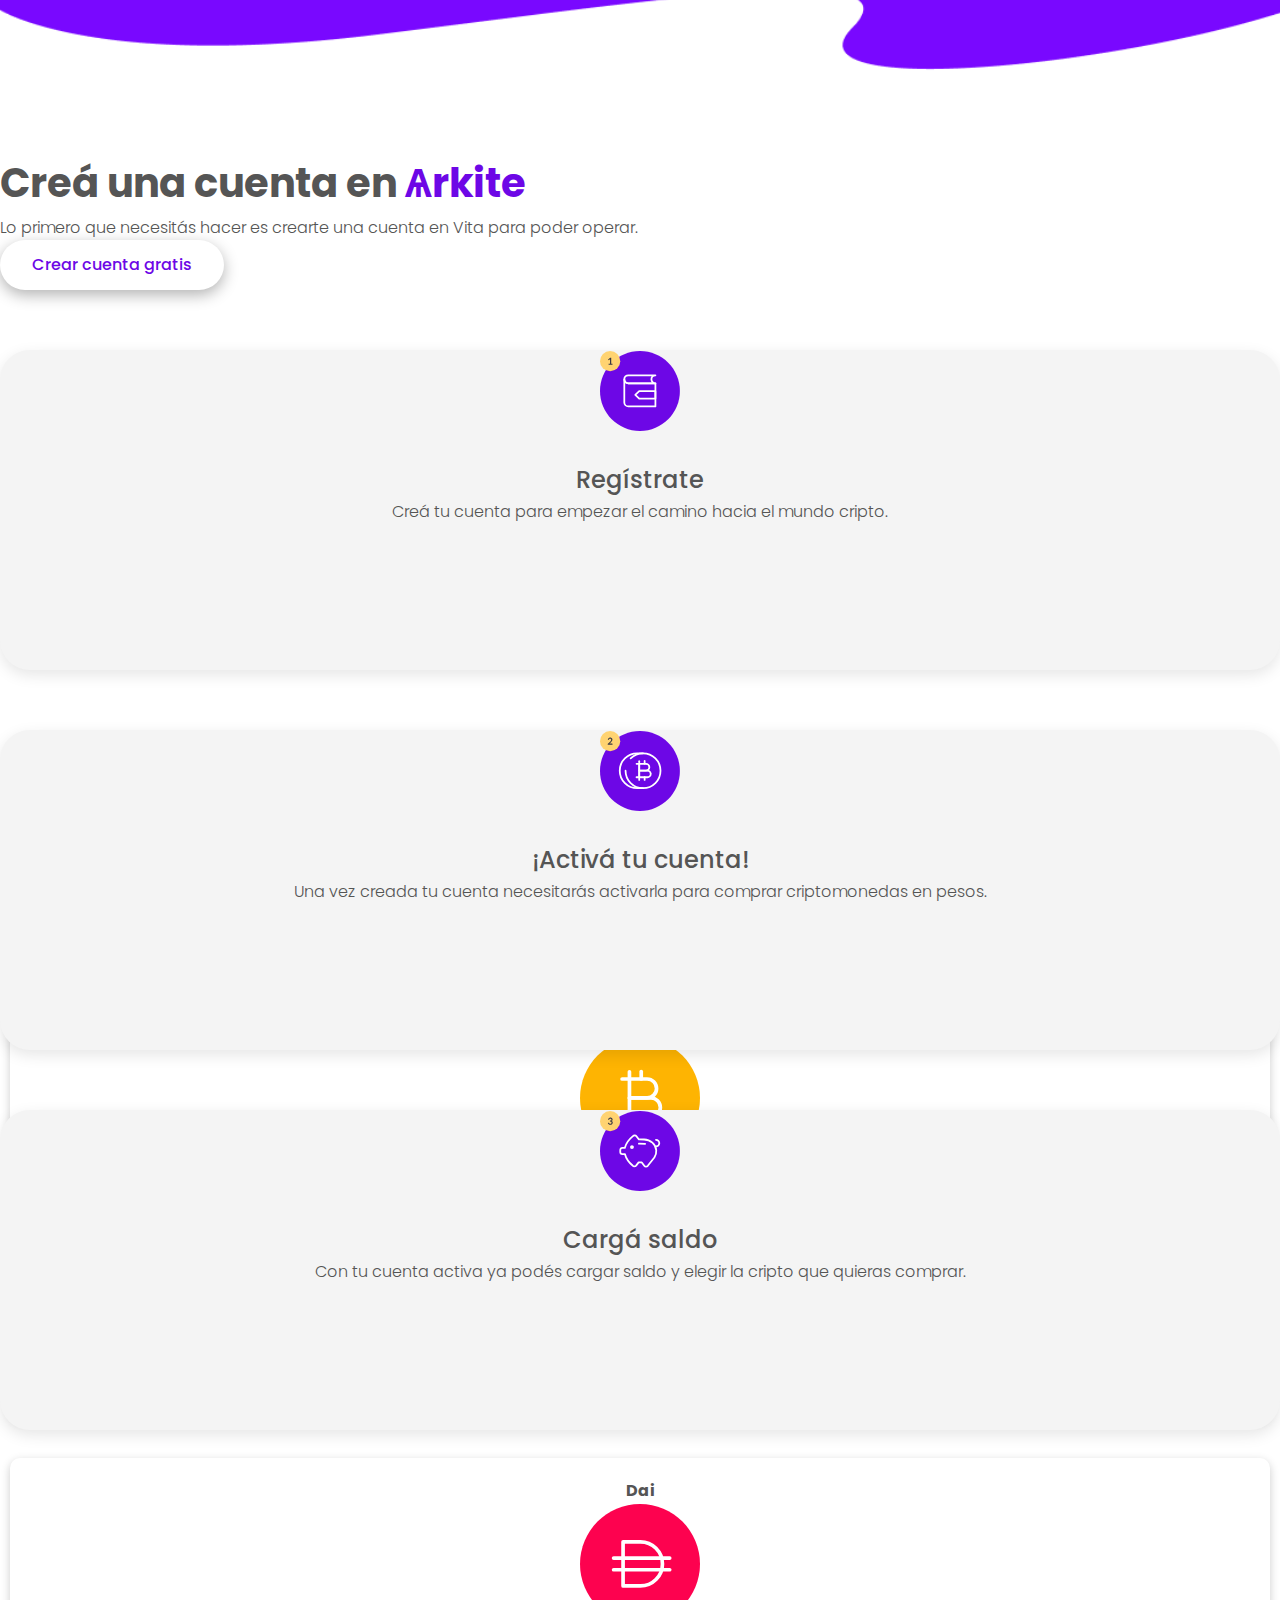
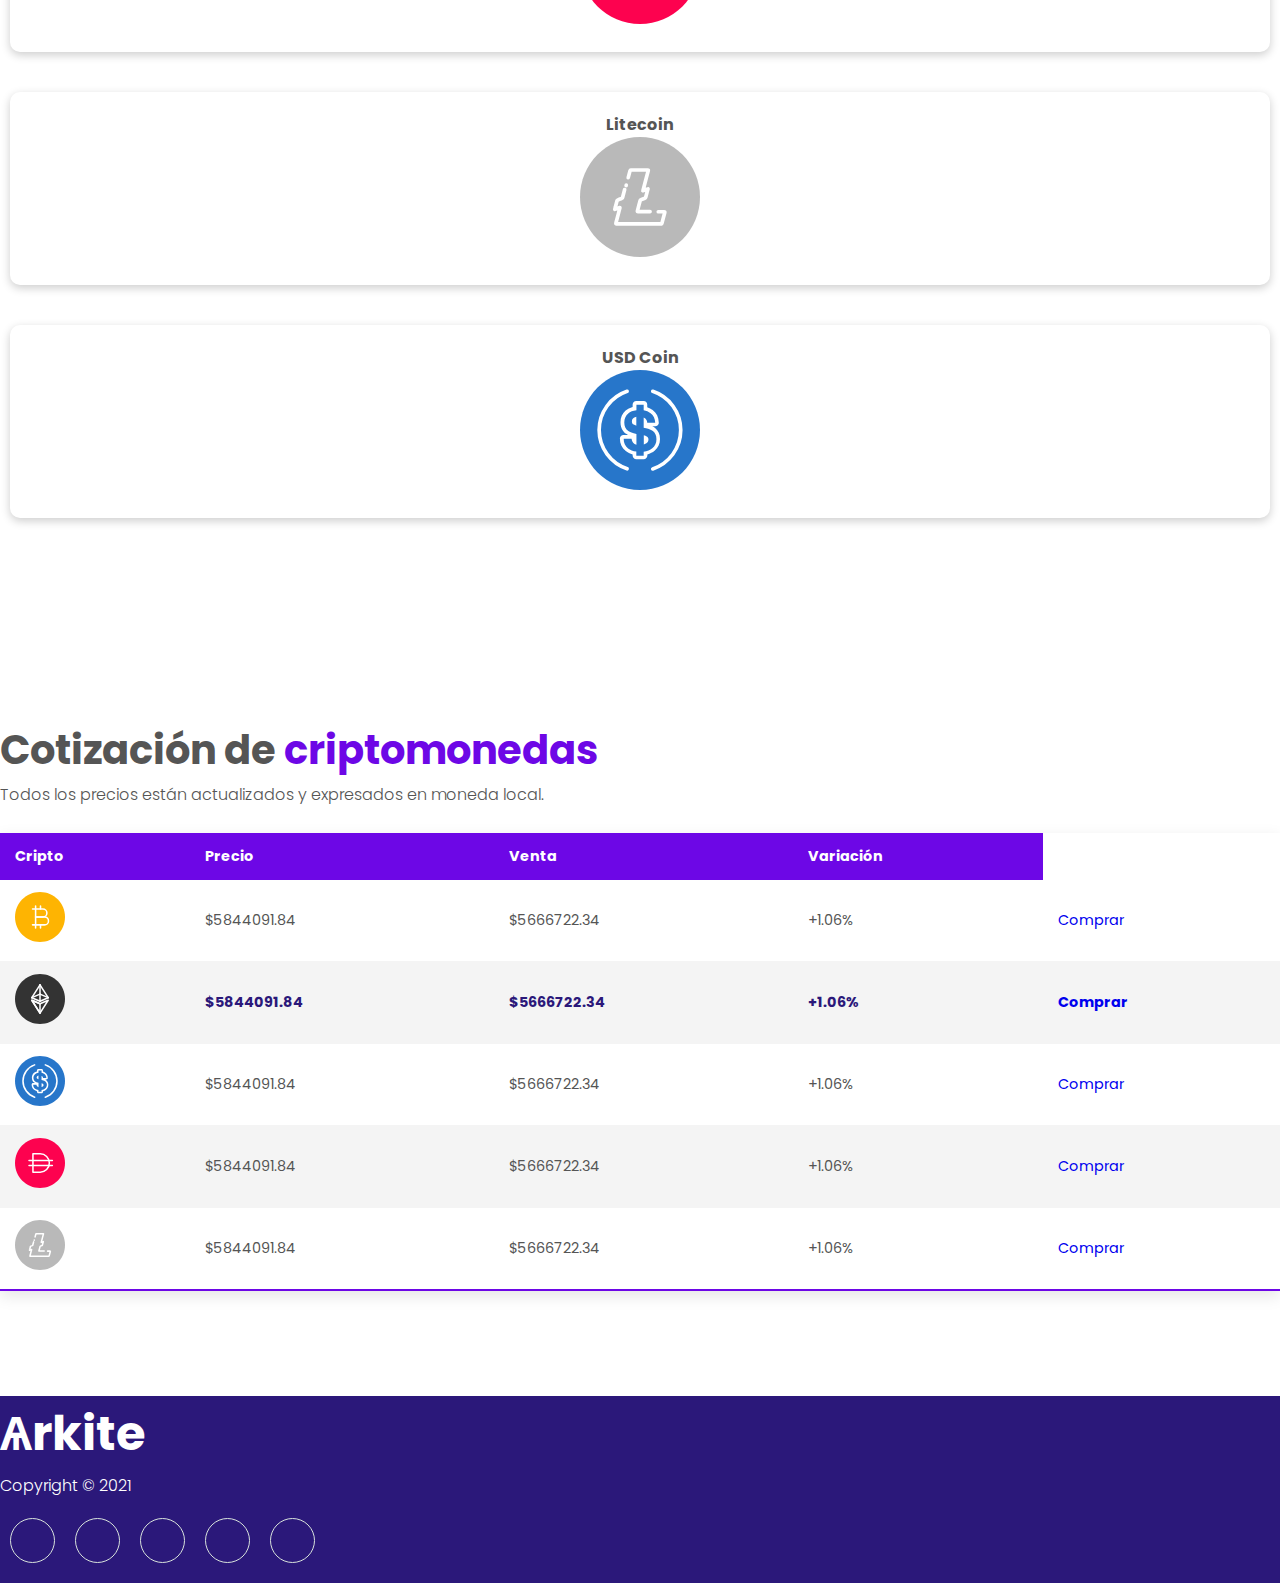
==== commit df53d7e5: "últimos detalles entrega final" ====
--- a/compra.html
+++ b/compra.html
@@ -1,9 +1,16 @@
 <!DOCTYPE html>
 <html lang="en">
+
 <head>
     <meta charset="UTF-8">
     <meta http-equiv="X-UA-Compatible" content="IE=edge">
     <meta name="viewport" content="width=device-width, initial-scale=1.0">
+    <!-----------SEO------------>
+    <meta name="description"
+        content="Consultá el precio de las criptomonedas en tiempo real. Podés mirar el histórico y personalizar tu búsqueda utilizando filtros específicos.">
+    <meta name="theme-color" content="#3e456c">
+    <meta name="keywords"
+        content="criptomonedas, wallet, bitcoin, ethereum, usd coin, dai, litecoin, cotización, comprá y vendé cripto,  enviar a otra wallet, recibí criptomonedas, cotización en tiempo real, máxima seguridad, blockchain">
     <!-------Favicon --------->
     <link rel="apple-touch-icon" sizes="180x180" href="favicon_io/apple-touch-icon.png">
     <link rel="icon" type="image/png" sizes="32x32" href="favicon_io/favicon-32x32.png">
@@ -13,7 +20,8 @@
     <link rel="preconnect" href="https://fonts.gstatic.com" crossorigin>
     <link href="https://fonts.googleapis.com/css2?family=Poppins&display=swap" rel="stylesheet">
     <!-------Boobstrap  ------------->
-    <link href="https://cdn.jsdelivr.net/npm/bootstrap@5.0.2/dist/css/bootstrap.min.css" rel="stylesheet" integrity="sha384-EVSTQN3/azprG1Anm3QDgpJLIm9Nao0Yz1ztcQTwFspd3yD65VohhpuuCOmLASjC" crossorigin="anonymous">
+    <link href="https://cdn.jsdelivr.net/npm/bootstrap@5.0.2/dist/css/bootstrap.min.css" rel="stylesheet"
+        integrity="sha384-EVSTQN3/azprG1Anm3QDgpJLIm9Nao0Yz1ztcQTwFspd3yD65VohhpuuCOmLASjC" crossorigin="anonymous">
     <!-------Font Awesome  ------------->
     <link rel="stylesheet" href="https://cdnjs.cloudflare.com/ajax/libs/font-awesome/5.15.1/css/all.min.css"
         integrity="sha512-+4zCK9k+qNFUR5X+cKL9EIR+ZOhtIloNl9GIKS57V1MyNsYpYcUrUeQc9vNfzsWfV28IaLL3i96P9sdNyeRssA=="
@@ -22,6 +30,7 @@
     <link rel="stylesheet" href="css/style.css">
     <title>Cómo comprar criptomonedas en Argentina | Ѧrkite</title>
 </head>
+
 <body>
     <header>
         <!---------------------------Navbar-------------------->
@@ -33,13 +42,13 @@
                 </button>
                 <div class="collapse navbar-collapse" id="navbarNav">
                     <ul class="navbar-nav ms-auto">
-                        <li class="nav-item"><a href="#nuestra-wallet" class="nav-link navigation-link">La Wallet</a>
+                        <li class="nav-item"><a href="index.html#nuestra-wallet" class="nav-link navigation-link">La Wallet</a>
                         </li>
                         <li class="nav-item"><a href="comprar.html" class="nav-link navigation-link">Cómo comprar</a>
                         </li>
-                        <li class="nav-item"><a href="#testimonios" class="nav-link navigation-link">Testimonios</a>
+                        <li class="nav-item"><a href="index.html#testimonios" class="nav-link navigation-link">Testimonios</a>
                         </li>
-                        <li class="nav-item"><a href="#contacto" class="nav-link navigation-link">Contacto</a></li>
+                        <li class="nav-item"><a href="index.html#contacto" class="nav-link navigation-link">Contacto</a></li>
                     </ul>
                 </div>
             </div>
@@ -55,14 +64,14 @@
             <div class="hero-buy__text row align-items-center justify-content-center">
                 <div class="col-md-5">
                     <h1 class="hero__title"> Descubrí el mundo de las criptomonedas
-                    <p class="hero__body lead my-4">Estamos listos para empezar la nueva economía digital</p>
-                    <div class="btn hero-btn">
-                        <a href="ingresa.html" target="_blank" class="btn--primary">Comenzá</a>
-                    </div>
+                        <p class="hero__body lead my-4">Estamos listos para empezar la nueva economía digital</p>
+                        <div class="btn hero-btn">
+                            <a href="ingresa.html" target="_blank" class="btn--primary">Comenzá</a>
+                        </div>
                 </div>
                 <div class="col-md-5">
-                    <img class="hero__img d-none d-md-block justify-content-end mt-5" src="media/hero-como-comprar-cripto.svg"
-                        alt="Imagen Página principal" />
+                    <img class="hero__img d-none d-md-block justify-content-end mt-5"
+                        src="media/hero-como-comprar-cripto.svg" alt="Imagen Página principal cómo comprar" />
                 </div>
             </div>
         </div>
@@ -91,14 +100,14 @@
                     <i class="fas fa-dollar-sign effect effect-5"></i>
                 </div>
                 <div class="icon-steps mx-4">
-                    <img src="media/00-01-deposita-pesos.svg" class="icon-steps__img" alt="icono de registro" />
-                    <h3 class="icon-step-title">Registrate</h3>
+                    <img src="media/deposita-pesos.svg" class="icon-steps__img" alt="icono de registro" />
+                    <h3 class="icon-step-title">Regístrate</h3>
                     <p class="icon-step-body">
                         Creá tu cuenta para empezar el camino hacia el mundo cripto.
                     </p>
                 </div>
                 <div class="icon-steps mx-4">
-                    <img src="media/00-02-compra-cripto.svg" class="icon-steps__img" alt="icono de activación" />
+                    <img src="media/compra-cripto.svg" class="icon-steps__img" alt="icono de activación" />
                     <h3 class="icon-step-title">¡Activá tu cuenta!</h3>
                     <p class="icon-step-body">
                         Una vez creada tu cuenta necesitarás activarla para comprar
@@ -106,7 +115,7 @@
                     </p>
                 </div>
                 <div class="icon-steps mx-4">
-                    <img src="media/00-03-gestiona-tus-fondos.svg" class="icon-steps__img" alt="icono de carga" />
+                    <img src="media/gestiona-tus-fondos.svg" class="icon-steps__img" alt="icono de carga" />
                     <h3 class="icon-step-title">Cargá saldo</h3>
                     <p class="icon-step-body">
                         Con tu cuenta activa ya podés cargar saldo y elegir la cripto que
@@ -244,5 +253,7 @@
             </div>
         </div>
     </footer>
-    <script src="https://cdn.jsdelivr.net/npm/bootstrap@5.0.2/dist/js/bootstrap.bundle.min.js" integrity="sha384-MrcW6ZMFYlzcLA8Nl+NtUVF0sA7MsXsP1UyJoMp4YLEuNSfAP+JcXn/tWtIaxVXM" crossorigin="anonymous"></script>
+    <script src="https://cdn.jsdelivr.net/npm/bootstrap@5.0.2/dist/js/bootstrap.bundle.min.js"
+        integrity="sha384-MrcW6ZMFYlzcLA8Nl+NtUVF0sA7MsXsP1UyJoMp4YLEuNSfAP+JcXn/tWtIaxVXM" crossorigin="anonymous">
+    </script>
 </body>--- a/css/style.css
+++ b/css/style.css
@@ -1,8 +1,14 @@
+/*------------------------Colors, Shadows and Shades   --------------------------------  */
+/*------------------------Set text color based on bg  --------------------------------  */
+/*------------------------Set background and text color  --------------------------------  */
+/*------------------------Utilities mixins --------------------------------  */
+/*------------------------ Navigation Bar  --------------------------------  */
 .navigation-bar {
   background-color: #f5f7f6;
 }
 
-.navigation-bar__logo, .navigation-bar .nav-link {
+.navigation-bar__logo,
+.navigation-bar .nav-link {
   color: #6d07e6;
   font-weight: 500;
 }
@@ -27,6 +33,7 @@
   transform: scale(0);
 }
 
+/*------------------------Hero Landing   --------------------------------  */
 .hero {
   background-image: url(/media/background-hero.png);
   background-size: cover;
@@ -68,6 +75,7 @@
   animation: bounce-top 3s ease infinite;
 }
 
+/*------------------------Hero How to buy   --------------------------------  */
 .hero-buy {
   background-image: url(/media/bg-buy.png);
   background-size: cover;
@@ -107,6 +115,7 @@
   width: 400px;
 }
 
+/*------------------------ Utilities   --------------------------------  */
 .btn--primary, .btn--dark {
   display: inline-block;
   padding: 0.75rem 2rem;
@@ -181,6 +190,19 @@
   }
 }
 
+@keyframes float {
+  0% {
+    transform: translatey(0px);
+  }
+  50% {
+    transform: translatey(-20px);
+  }
+  100% {
+    transform: translatey(0px);
+  }
+}
+
+/*------------------------Features Section   --------------------------------  */
 .features {
   background-color: #fff;
   color: #555555;
@@ -297,6 +319,7 @@
   background-color: #6d07e6;
 }
 
+/*------------------------Fun features Section   --------------------------------  */
 .fun-features {
   background-color: #f4f4f4;
   color: #555555;
@@ -351,6 +374,7 @@
   background-color: #2b187a;
 }
 
+/*------------------------App Download   --------------------------------  */
 .app-download {
   background-image: url(/media/background-hero.png);
   background-position: bottom;
@@ -365,18 +389,7 @@
   width: 600px;
 }
 
-@keyframes float {
-  0% {
-    transform: translatey(0px);
-  }
-  50% {
-    transform: translatey(-20px);
-  }
-  100% {
-    transform: translatey(0px);
-  }
-}
-
+/*------------------------How it Works  --------------------------------  */
 .how-it-works {
   background-color: #fff;
   color: #555555;
@@ -707,7 +720,7 @@
   width: 120px;
 }
 
-/*------------------------ Crypto Coins---------------------- */
+/*------------------------ Crypto Coins PRICE section---------------------- */
 .price {
   background-color: #fff;
   color: #555555;
@@ -731,7 +744,8 @@
   text-align: left;
 }
 
-.price .styled-table th, .price .styled-table td {
+.price .styled-table th,
+.price .styled-table td {
   padding: 12px 15px;
 }
 
@@ -924,6 +938,7 @@
 .social-media {
   display: flex;
   justify-content: center;
+  margin-bottom: 30px;
 }
 
 .social-icon {
@@ -1309,6 +1324,17 @@
   }
 }
 
+@media (min-width: 1400px) {
+  .home-divider {
+    display: none;
+  }
+  .hero {
+    background-image: url(/media/bg-buy.png);
+    background-size: cover;
+    background-repeat: no-repeat;
+  }
+}
+
 /*------------------------Reset Config-------------------------------------- */
 * {
   margin: 0;
